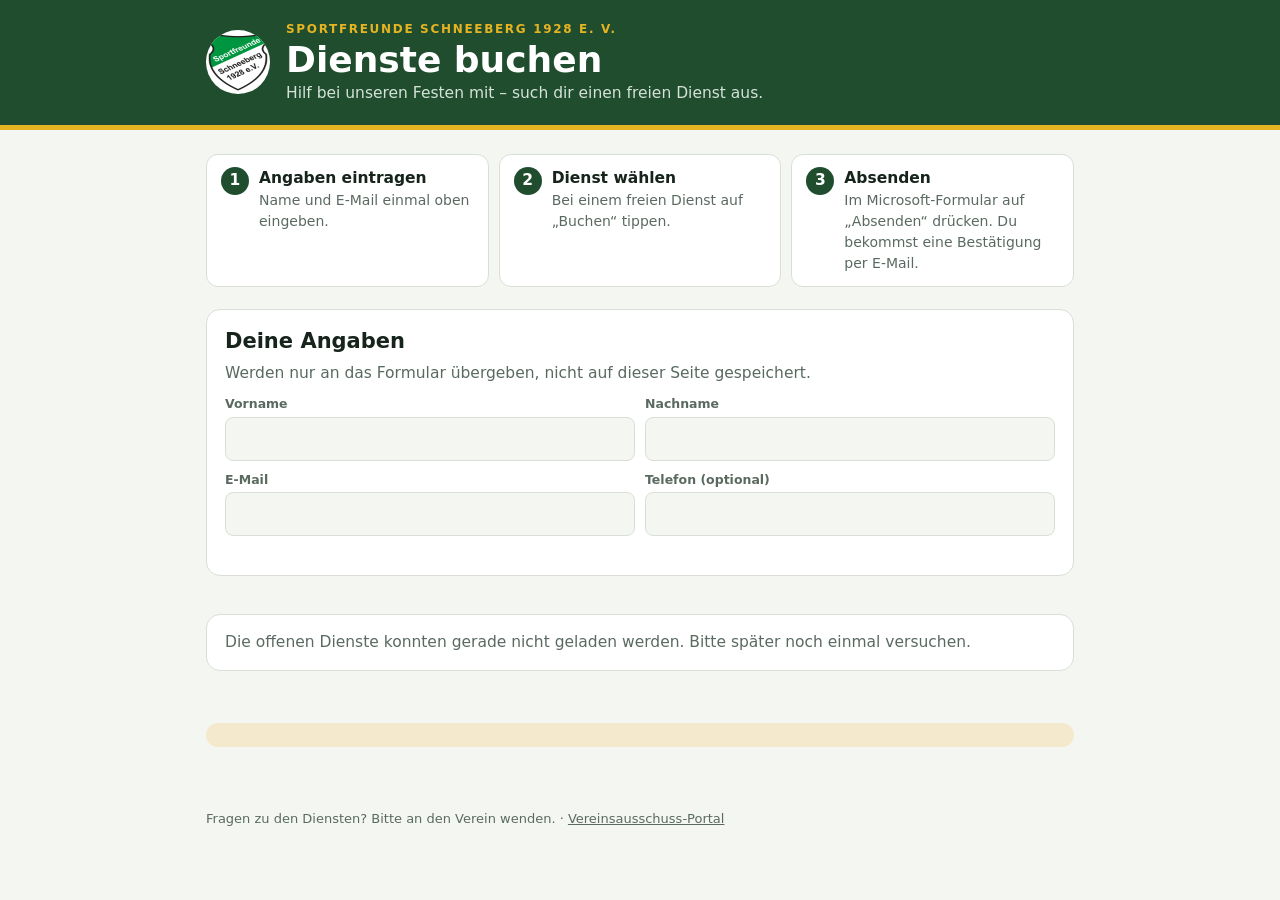
==== dienste/index.html @ 6dc3a7eb "Dienste buchen: öffentliche Seite und Dienstplan im Portal" ====
<!doctype html>
<html lang="de">
<head>
<meta charset="utf-8">
<meta name="viewport" content="width=device-width,initial-scale=1,viewport-fit=cover">
<title>Dienste buchen – Sportfreunde Schneeberg</title>
<meta name="description" content="Offene Dienste für die Feste der Sportfreunde Schneeberg 1928 e. V. – Dienst wählen und buchen.">
<!-- Öffentliche Seite: zeigt nur freie Plätze ohne Namen aus offen.json (erzeugt vom Mac-Abgleich, Tools/dienste_offen.py).
     Buchen öffnet das vorausgefüllte Microsoft-Formular „Dienst buchen“; Power Automate trägt den Dienst in den Dienstplan in Teams ein. -->
<style>
:root{--bg:#f4f6f1;--surface:#fff;--ink:#16241b;--muted:#5a6a60;--line:#d9dfd6;--band:#1f4d2e;--bandgold:#e6b422;--soft:#f4e9cc;--chip:#eef2ec;--err:#b3402f;--ok:#2f7a3d}
@media (prefers-color-scheme:dark){:root{--bg:#111813;--surface:#19231c;--ink:#e7eee8;--muted:#9bab9f;--line:#2b392f;--soft:#3a3118;--chip:#223027;--err:#e58573;--ok:#7fcf8d;color-scheme:dark}}
*{box-sizing:border-box}
html,body{margin:0}
[hidden]{display:none!important}
body{background:var(--bg);color:var(--ink);font-family:system-ui,-apple-system,"Segoe UI",Roboto,sans-serif;font-size:15.5px;line-height:1.5}
.in{max-width:900px;margin:0 auto;padding-left:max(16px,env(safe-area-inset-left,0px));padding-right:max(16px,env(safe-area-inset-right,0px))}
.band{background:var(--band);color:#fff;border-bottom:5px solid var(--bandgold)}
.band .in{display:flex;align-items:center;gap:16px;padding-block:20px}
.band img{width:64px;height:64px;background:#fff;border-radius:50%;flex:none}
.eyebrow{font-size:12px;font-weight:800;letter-spacing:.14em;text-transform:uppercase;color:var(--bandgold)}
h1{margin:2px 0;font-size:clamp(24px,4.5vw,36px);font-weight:800;line-height:1.1}
.band p{margin:0;color:#d5e2d8}
main{display:flex;flex-direction:column;gap:22px;padding-block:24px 48px}
h2{margin:0 0 4px;font-size:21px;font-weight:800}
.sub{margin:0;color:var(--muted)}
.box{background:var(--surface);border:1px solid var(--line);border-radius:14px;padding:16px 18px}
.steps{display:grid;grid-template-columns:repeat(auto-fit,minmax(200px,1fr));gap:10px;list-style:none;margin:0;padding:0;counter-reset:s}
.steps li{background:var(--surface);border:1px solid var(--line);border-radius:12px;padding:12px 14px;counter-increment:s;display:flex;gap:10px}
.steps li::before{content:counter(s);flex:none;width:28px;height:28px;border-radius:50%;background:var(--band);color:#fff;font-weight:800;display:grid;place-items:center}
.steps span{color:var(--muted);font-size:14px;display:block}
.felder{display:grid;grid-template-columns:1fr 1fr;gap:10px;margin-top:10px}
.fld{display:flex;flex-direction:column;gap:3px;font-size:12.5px;font-weight:700;color:var(--muted);min-width:0}
.fld input{font:inherit;font-size:16px;color:var(--ink);background:var(--bg);border:1px solid var(--line);border-radius:8px;padding:9px 10px;width:100%}
.fld input:invalid:not(:placeholder-shown){border-color:var(--err)}
@media (max-width:560px){.felder{grid-template-columns:1fr}}
.vst{display:flex;flex-direction:column;gap:10px}
.vst header{display:flex;flex-wrap:wrap;align-items:baseline;gap:4px 12px}
.dienst{display:flex;flex-wrap:wrap;align-items:center;gap:10px 16px;background:var(--surface);border:1px solid var(--line);border-radius:12px;padding:12px 14px}
.dienst .was{flex:1 1 240px;min-width:0}
.dienst b{font-size:17px}
.dienst small{display:block;color:var(--muted);font-size:14px}
.frei{font-weight:800;border-radius:999px;padding:3px 11px;font-size:13.5px;background:#dcefe0;color:#1d5a2b;white-space:nowrap}
.frei.knapp{background:var(--soft);color:#7a5a00}
@media (prefers-color-scheme:dark){.frei{background:#1f3a26;color:#bfe6c9}.frei.knapp{color:#f0d68a}}
.btn{display:inline-flex;align-items:center;justify-content:center;gap:8px;font:inherit;font-weight:800;border-radius:999px;padding:10px 18px;cursor:pointer;text-decoration:none;border:0;background:var(--bandgold);color:#1b1b1b;min-height:44px}
.btn[aria-disabled="true"]{opacity:.45;cursor:default}
.hinweis{background:var(--soft);border-radius:12px;padding:12px 16px;font-size:14.5px}
.fehler{color:var(--err);font-weight:700;min-height:1.2em;margin:6px 0 0;font-size:14px}
.leer{color:var(--muted)}
footer{color:var(--muted);font-size:13px;padding-bottom:30px}
footer a{color:inherit}
</style>
</head>
<body>
<header class="band"><div class="in"><img src="../img/wappen.png" alt="Wappen Sportfreunde Schneeberg 1928 e. V." width="64" height="64">
  <div><div class="eyebrow">Sportfreunde Schneeberg 1928 e. V.</div><h1>Dienste buchen</h1><p>Hilf bei unseren Festen mit – such dir einen freien Dienst aus.</p></div></div></header>
<main class="in">
  <ol class="steps">
    <li><div><b>Angaben eintragen</b><span>Name und E-Mail einmal oben eingeben.</span></div></li>
    <li><div><b>Dienst wählen</b><span>Bei einem freien Dienst auf „Buchen“ tippen.</span></div></li>
    <li><div><b>Absenden</b><span>Im Microsoft-Formular auf „Absenden“ drücken. Du bekommst eine Bestätigung per E-Mail.</span></div></li>
  </ol>
  <section class="box" aria-labelledby="h-angaben">
    <h2 id="h-angaben">Deine Angaben</h2>
    <p class="sub">Werden nur an das Formular übergeben, nicht auf dieser Seite gespeichert.</p>
    <div class="felder">
      <label class="fld">Vorname<input id="vorname" autocomplete="given-name" required placeholder=" "></label>
      <label class="fld">Nachname<input id="nachname" autocomplete="family-name" required placeholder=" "></label>
      <label class="fld">E-Mail<input id="mail" type="email" autocomplete="email" required placeholder=" "></label>
      <label class="fld">Telefon (optional)<input id="tel" type="tel" autocomplete="tel" placeholder=" "></label>
    </div>
    <p class="fehler" id="fehler" role="alert"></p>
  </section>
  <div id="liste"><p class="leer">Offene Dienste werden geladen …</p></div>
  <p class="hinweis" id="stand"></p>
</main>
<footer class="in">Fragen zu den Diensten? Bitte an den Verein wenden. · <a href="/">Vereinsausschuss-Portal</a></footer>
<script>
(function(){
"use strict";
var FORM = {
  basis: "https://forms.cloud.microsoft/Pages/ResponsePage.aspx",
  id: "po7o5YD5Mk-rRkGnsEgpvioycBr-YnhFq7CrzszbOUpURVRYRE9CMU9UOUpMT05PMUZESThZNVQxQy4u",
  vorname: "r4722b88630d34ff8bbf3cc826151ee95",
  nachname: "rc1e13b5f1ea242df884b750f2b4d6eaa",
  mail: "r9552653fc65f4e53b3688455d35a8fe2",
  tel: "rc52c280fcbe14c57ad16c972bac4aa7e",
  dienst: "r9d0bbf4654ff42c6b0b18fd388098cb3",
  nummer: "rf7bde4a30c964dedacf62e273912f50d"
};
var WT = ["So", "Mo", "Di", "Mi", "Do", "Fr", "Sa"];
function $(id){ return document.getElementById(id); }
function el(tag, cls, text){ var e = document.createElement(tag); if(cls) e.className = cls; if(text != null) e.textContent = text; return e; }
function tag(iso){ var p = iso.split("-"), d = new Date(+p[0], +p[1] - 1, +p[2]); return WT[d.getDay()] + ", " + p[2] + "." + p[1] + "." + p[0]; }
function zeit(x){ return x.von && x.bis ? x.von + "–" + x.bis + " Uhr" : (x.von ? "ab " + x.von + " Uhr" : (x.bis ? "bis " + x.bis + " Uhr" : "Uhrzeit folgt")); }
function pruefen(){ var f = ["vorname", "nachname", "mail"].filter(function(k){ return !$(k).value.trim(); });
  if(f.length){ $("fehler").textContent = "Bitte zuerst Vorname, Nachname und E-Mail oben eintragen."; $(f[0]).focus(); return false; }
  if(!$("mail").checkValidity()){ $("fehler").textContent = "Bitte eine gültige E-Mail-Adresse eintragen."; $("mail").focus(); return false; }
  $("fehler").textContent = ""; return true; }
function link(v, x){
  var text = v.name + " · " + x.bereich + " · " + tag(x.datum) + " · " + zeit(x);
  var p = [["id", FORM.id], [FORM.vorname, $("vorname").value.trim()], [FORM.nachname, $("nachname").value.trim()], [FORM.mail, $("mail").value.trim()],
    [FORM.tel, $("tel").value.trim()], [FORM.dienst, text], [FORM.nummer, x.ids[0]]];
  return FORM.basis + "?" + p.filter(function(y){ return y[1] !== ""; }).map(function(y){ return y[0] + "=" + encodeURIComponent(y[1]); }).join("&"); }
function zeigen(d){
  var liste = $("liste"); liste.textContent = "";
  var heute = new Date(); heute.setHours(0, 0, 0, 0);
  var vs = (d.veranstaltungen || []).filter(function(v){ return v.dienste && v.dienste.length; });
  if(!vs.length){ liste.appendChild(el("p", "box leer", "Im Moment sind keine Dienste offen. Schau gern später wieder vorbei.")); }
  vs.forEach(function(v){
    var sec = el("section", "vst"), h = el("header");
    h.appendChild(el("h2", null, v.name)); h.appendChild(el("span", "sub", tag(v.datum) + (v.beginn ? ", Beginn " + v.beginn + " Uhr" : "")));
    sec.appendChild(h);
    v.dienste.forEach(function(x){
      var row = el("div", "dienst"), was = el("div", "was");
      was.appendChild(el("b", null, x.bereich)); was.appendChild(el("small", null, tag(x.datum) + " · " + zeit(x) + (x.hinweis ? " · " + x.hinweis : "")));
      var a = el("a", "btn", "Buchen"); a.href = "#"; a.setAttribute("aria-label", x.bereich + " am " + tag(x.datum) + " buchen");
      a.addEventListener("click", function(ev){ ev.preventDefault(); if(!pruefen()) return; window.open(link(v, x), "_blank", "noopener"); });
      row.appendChild(was); row.appendChild(el("span", "frei" + (x.ids.length < 2 ? " knapp" : ""), x.ids.length === 1 ? "noch 1 Platz frei" : "noch " + x.ids.length + " Plätze frei")); row.appendChild(a);
      sec.appendChild(row); });
    liste.appendChild(sec); });
  var s = d.stand ? new Date(d.stand) : null;
  $("stand").textContent = "Die Liste wird regelmäßig aktualisiert" + (s && !isNaN(s) ? " (Stand " + s.toLocaleString("de-DE", {day: "2-digit", month: "2-digit", hour: "2-digit", minute: "2-digit"}) + " Uhr)" : "") +
    ". Ist ein Platz inzwischen vergeben, bekommst du nach dem Absenden eine E-Mail und wir melden uns.";
}
fetch("offen.json?t=" + Date.now(), {cache: "no-store"}).then(function(r){ if(!r.ok) throw new Error(r.status); return r.json(); }).then(zeigen)
  .catch(function(){ $("liste").textContent = ""; $("liste").appendChild(el("p", "box leer", "Die offenen Dienste konnten gerade nicht geladen werden. Bitte später noch einmal versuchen.")); });
})();
</script>
</body>
</html>
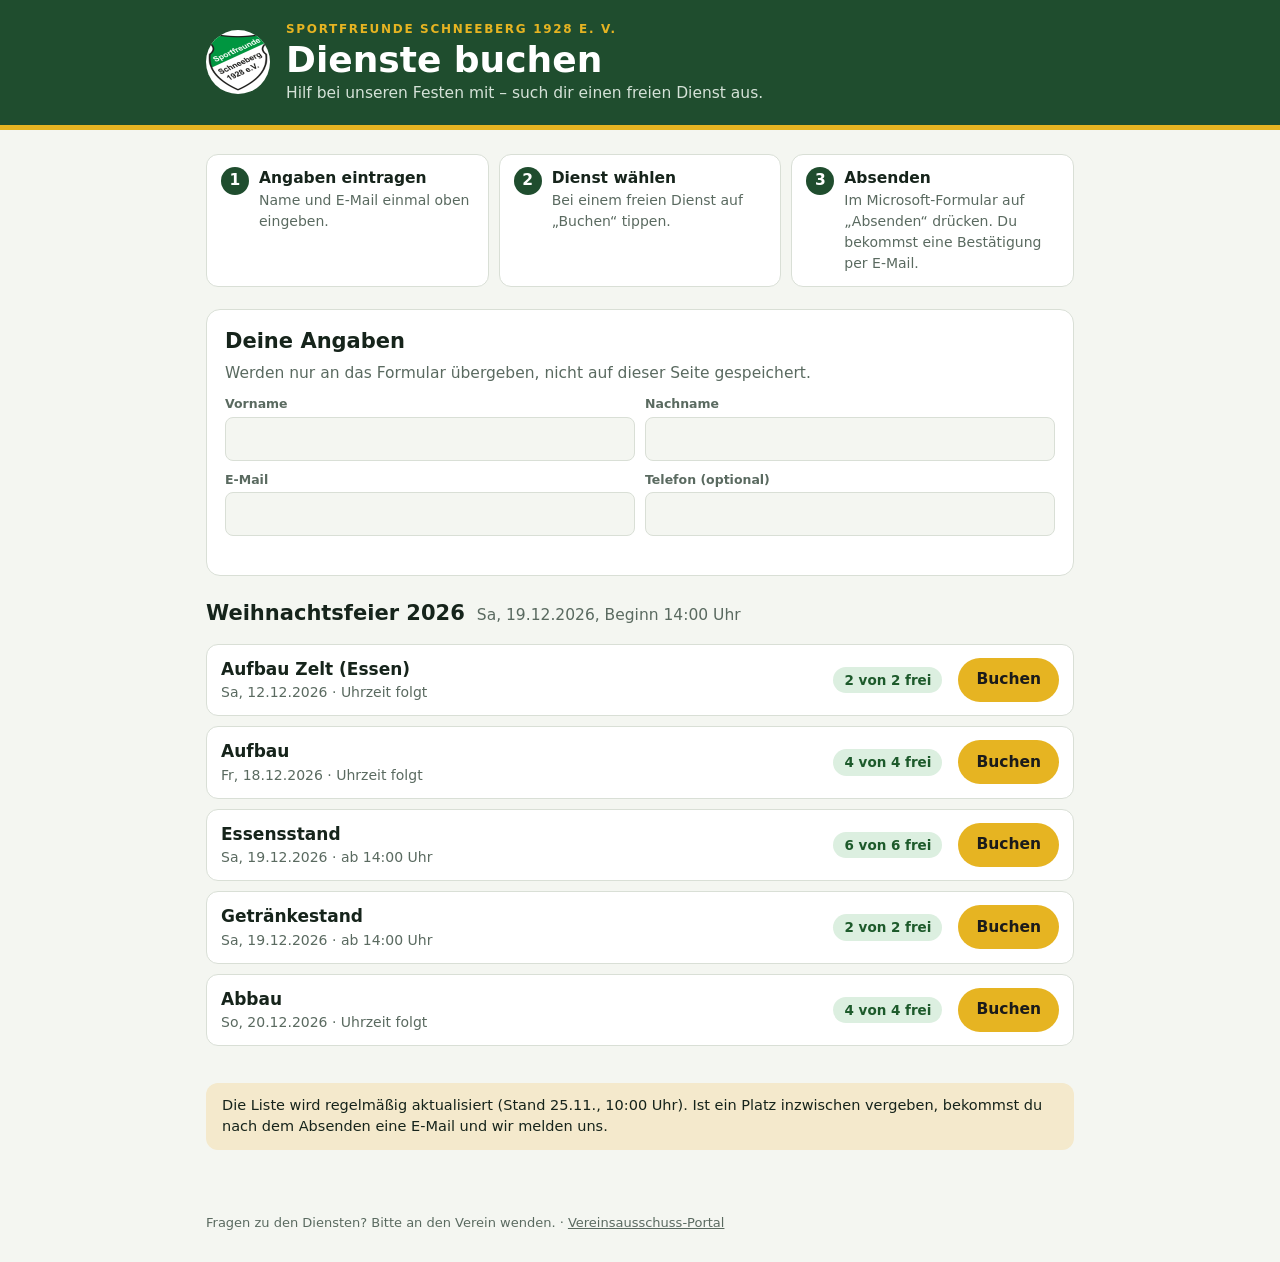
==== commit fb22ad99: "Dienste: Anzeige x von y frei" ====
--- a/dienste/index.html
+++ b/dienste/index.html
@@ -117,7 +117,8 @@
       was.appendChild(el("b", null, x.bereich)); was.appendChild(el("small", null, tag(x.datum) + " · " + zeit(x) + (x.hinweis ? " · " + x.hinweis : "")));
       var a = el("a", "btn", "Buchen"); a.href = "#"; a.setAttribute("aria-label", x.bereich + " am " + tag(x.datum) + " buchen");
       a.addEventListener("click", function(ev){ ev.preventDefault(); if(!pruefen()) return; window.open(link(v, x), "_blank", "noopener"); });
-      row.appendChild(was); row.appendChild(el("span", "frei" + (x.ids.length < 2 ? " knapp" : ""), x.ids.length === 1 ? "noch 1 Platz frei" : "noch " + x.ids.length + " Plätze frei")); row.appendChild(a);
+      row.appendChild(was); var n = x.ids.length, ges = Math.max(x.plaetze || 0, n);
+      row.appendChild(el("span", "frei" + (n < 2 ? " knapp" : ""), n + " von " + ges + " frei")); row.appendChild(a);
       sec.appendChild(row); });
     liste.appendChild(sec); });
   var s = d.stand ? new Date(d.stand) : null;
